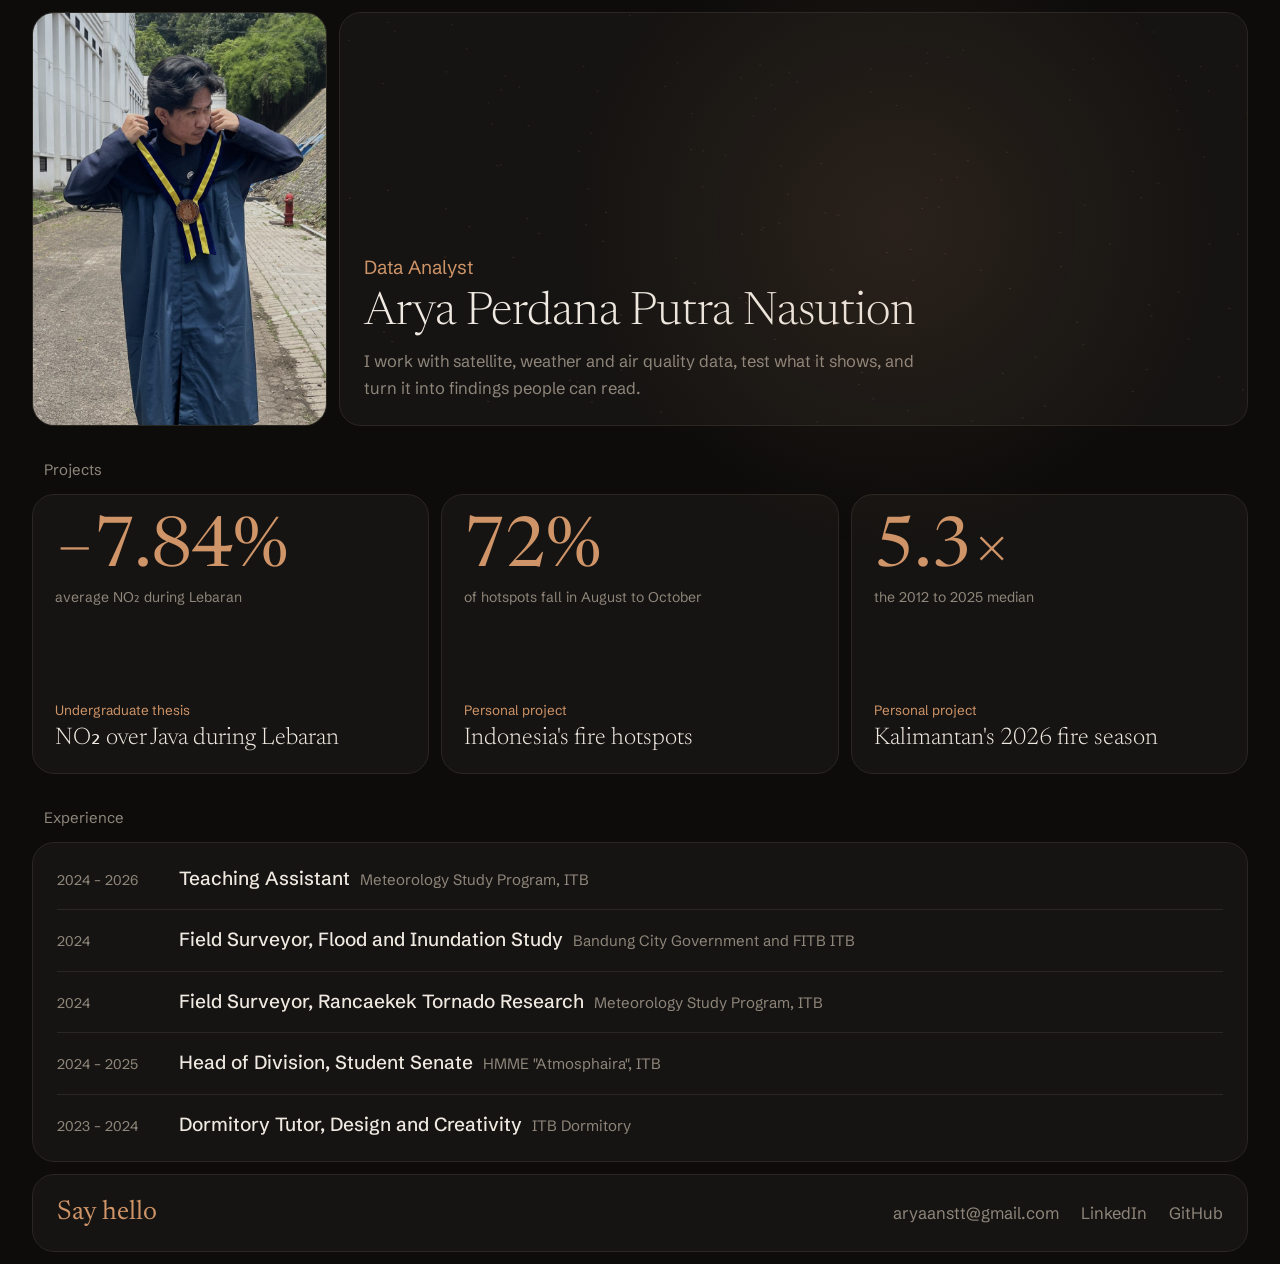
==== index.html @ e7cd0fc4 "Portfolio site with three data projects Co-Authored-By: Claude Opus 5.5 <noreply@anthropic.com>" ====
<!doctype html>
<html lang="en">
<head>
<meta charset="utf-8">
<meta name="viewport" content="width=device-width, initial-scale=1">
<meta name="description" content="Arya Perdana Putra Nasution, data analyst based in Bandung, Indonesia. Satellite, weather and air quality data projects.">
<meta property="og:title" content="Arya Perdana Putra Nasution | Data Analyst">
<meta property="og:description" content="Satellite, weather and air quality data, turned into findings people can read.">
<meta name="theme-color" content="#0d0c0b">
<title>Arya Perdana Putra Nasution | Data Analyst</title>
<link rel="preconnect" href="https://fonts.googleapis.com">
<link rel="preconnect" href="https://fonts.gstatic.com" crossorigin>
<link href="https://fonts.googleapis.com/css2?family=Newsreader:ital,opsz,wght@0,6..72,300;1,6..72,300&family=Schibsted+Grotesk:wght@400;500&display=swap" rel="stylesheet">
<link rel="stylesheet" href="css/rasa.css">
<link rel="stylesheet" href="css/rasa2.css">
<style>:root { --latar: #0d0c0b; --ubin: #161412; --teks: #efe9e1; --lembut: #8f867b; --garis: #2a2622; --garis-kuat: #4a3f35; --aksen: #cf9468; --cahaya: rgba(207, 148, 104, .11); --judul: Newsreader; --badan: "Schibsted Grotesk"; } h1, .pk h2 { font-weight: 300; }</style>
</head>
<body>
<script src="js/data.js"></script>
<script src="js/rasa.js"></script>
<script src="js/rasa2.js"></script>
<script>bangun({proyek: 'angka', sisi: 'kiri', angin: 'rgba(207,148,104,.22)'});</script>
</body>
</html>
---- css/rasa.css ----
/* Dasar bersama opsi N, O, P: ubin bundar, cahaya kursor, angin, pengalaman muncul saat disentuh */
* { box-sizing: border-box; }
html { scroll-behavior: smooth; }
body { margin: 0; background: var(--latar); color: var(--teks); font: 400 16.5px/1.6 var(--badan), system-ui, sans-serif; }
a { color: inherit; text-decoration: none; }
img { display: block; max-width: 100%; }
#lampu { position: fixed; inset: 0; z-index: 3; pointer-events: none; background: radial-gradient(440px at var(--x, 70%) var(--y, 25%), var(--cahaya), transparent 74%); }
.kisi { display: grid; grid-template-columns: repeat(12, 1fr); gap: 12px; width: min(1240px, 100%); margin: 0 auto; padding: 12px; }
.ubin { position: relative; min-width: 0; padding: 24px; border: 1px solid var(--garis); border-radius: 22px; background: var(--ubin); overflow: hidden; transition: border-color .3s; }
.ubin::before { content: ""; position: absolute; inset: 0; z-index: 1; background: radial-gradient(300px at var(--a, 50%) var(--b, 50%), var(--cahaya), transparent 72%); opacity: 0; transition: opacity .3s; pointer-events: none; }
.ubin:hover::before { opacity: 1; }
.ubin:hover { border-color: var(--garis-kuat); }
#angin { position: absolute; inset: 0; width: 100%; height: 100%; }
.potret { padding: 0; }
.potret img { width: 100%; height: 100%; object-fit: cover; object-position: 50% 12%; filter: brightness(.86) saturate(.92); transition: transform 1.1s cubic-bezier(.2, .8, .2, 1), filter .6s; transform: scale(1.04) translate(var(--px, 0), var(--py, 0)); }
.potret:hover img { filter: brightness(.98) saturate(1); }
.proyek { grid-column: span 4; display: flex; flex-direction: column; padding: 12px; }
.proyek figure { margin: 0; height: 200px; padding: 10px; border-radius: 13px; background: #ece9e1; display: grid; place-items: center; overflow: hidden; }
.proyek img { max-height: 100%; object-fit: contain; transition: transform .7s cubic-bezier(.2, .8, .2, 1); }
.proyek:hover img { transform: scale(1.04); }
.proyek div { padding: 14px 10px 8px; }
.proyek small { color: var(--lembut); font-size: 13.5px; }
.proyek h2 { margin: 3px 0 7px; font: 400 23px/1.16 var(--judul), Georgia, serif; }
.proyek p { margin: 0; color: var(--lembut); font-size: 15.5px; }
.sub { grid-column: span 12; margin: 20px 0 0; padding: 0 12px; color: var(--lembut); font-size: 15px; }
.sibak { display: grid; grid-template-rows: 0fr; transition: grid-template-rows .5s cubic-bezier(.2, .8, .2, 1); }
.sibak > div { overflow: hidden; }
.sibak p { margin: 0; color: var(--lembut); }
.alami:hover .sibak, .alami:focus-within .sibak, .alami.buka .sibak { grid-template-rows: 1fr; }
.kontak { grid-column: span 12; display: flex; justify-content: space-between; align-items: center; flex-wrap: wrap; gap: 18px; }
.kontak b { font: 400 27px/1.05 var(--judul), Georgia, serif; color: var(--aksen); }
.kontak div { display: flex; flex-wrap: wrap; gap: 22px; }
.kontak a { color: var(--lembut); transition: color .25s; }
.kontak a:hover { color: var(--teks); }
@media (max-width: 860px) {
  .kisi { padding: 10px; gap: 10px; }
  .proyek { grid-column: 1 / -1; }
}
---- css/rasa2.css ----
/* Tambahan opsi Q sampai T: foto kecil, proyek hanya judul sampai disentuh, pengalaman vertikal */
.nama { grid-column: span 9; min-height: 46svh; display: flex; flex-direction: column; justify-content: flex-end; }
.nama > div { position: relative; z-index: 2; }
h1 { margin: 0; font: 400 clamp(32px, 3.6vw, 46px)/1.08 var(--judul), Georgia, serif; }
.peran { display: block; margin-bottom: 6px; color: var(--aksen); font-size: clamp(16px, 1.5vw, 19px); }
.nama p { max-width: 560px; margin: 10px 0 0; color: var(--lembut); }
.potret { grid-column: span 3; min-height: 0; aspect-ratio: auto; }
.potret img { position: absolute; inset: 0; object-position: 50% 6%; }
.kiri .potret { order: -1; }
.pk { position: relative; grid-column: span 4; display: block; height: 280px; padding: 0; }
.pk .lapis { position: absolute; inset: 0; background-size: cover; background-position: center; transition: transform .8s cubic-bezier(.2, .8, .2, 1), opacity .5s, filter .5s; }
.pk::after { content: ""; position: absolute; inset: 0; background: linear-gradient(transparent 30%, var(--ubin) 92%); pointer-events: none; }
.pk:hover .lapis { transform: scale(1.05); }
.pk .teks { position: absolute; z-index: 2; left: 0; right: 0; bottom: 0; padding: 20px 22px; }
.pk small { color: var(--aksen); font-size: 13.5px; }
.pk h2 { margin: 3px 0 0; font: 400 24px/1.16 var(--judul), Georgia, serif; }
.pk .sibak p { padding-top: 8px; font-size: 15px; }
.pk:hover .sibak, .pk:focus-visible .sibak { grid-template-rows: 1fr; }
.gelap .lapis { filter: invert(1) hue-rotate(180deg) saturate(1.15) brightness(.82); opacity: .78; }
.gelap .pk:hover .lapis { opacity: .3; }
.asli .lapis { filter: brightness(.5) saturate(.85); }
.asli .pk:hover .lapis { filter: brightness(.24) saturate(.85); }
.angka .pk::after { display: none; }
.angka .pk b { position: absolute; top: 20px; left: 22px; z-index: 2; font: 400 clamp(48px, 5.4vw, 70px)/1 var(--judul), Georgia, serif; color: var(--aksen); transition: transform .5s cubic-bezier(.2, .8, .2, 1), opacity .4s; }
.angka .pk i { position: absolute; top: calc(22px + clamp(48px, 5.4vw, 70px)); left: 22px; z-index: 2; font-style: normal; font-size: 14px; color: var(--lembut); transition: opacity .3s; }
.angka .pk:hover b { transform: translateY(-4px) scale(.82); transform-origin: 0 0; }
.angka .pk:hover i { opacity: 0; }
.daftar { grid-column: span 12; padding: 6px 24px; }
.alami { padding: 18px 0; border-bottom: 1px solid var(--garis); cursor: default; }
.alami:last-child { border: 0; }
.kepala { display: grid; grid-template-columns: 110px 1fr; gap: 12px; align-items: baseline; }
.kepala time { color: var(--lembut); font-size: 14px; }
.kepala h3 { margin: 0; font-weight: 500; font-size: 19px; line-height: 1.25; transition: color .3s; }
.kepala h3 span { color: var(--lembut); font-weight: 400; font-size: 15px; margin-left: 10px; }
.alami:hover h3, .alami.buka h3 { color: var(--aksen); }
.sibak p { max-width: 760px; }
.alami > .sibak p { padding: 10px 0 0 122px; }
.dalam { display: grid; grid-template-columns: 1fr 300px; gap: 26px; padding: 12px 0 2px 122px; align-items: center; }
.dalam p { padding: 0 !important; }
.dalam a { display: inline-block; margin-top: 8px; color: var(--aksen); border-bottom: 1px solid var(--aksen); }
.dalam div.g { height: 130px; border-radius: 12px; background-size: cover; background-position: center; filter: invert(1) hue-rotate(180deg) saturate(1.1) brightness(.85); }
@media (max-width: 860px) {
  .nama, .potret, .pk { grid-column: 1 / -1; }
  .nama { min-height: 38svh; }
  .potret { height: 72vw; order: 0 !important; }
  .daftar { padding: 4px 18px; }
  .kepala { grid-template-columns: 1fr; gap: 2px; }
  .kepala h3 span { display: block; margin: 0; }
  .alami > .sibak p { padding-left: 0; }
  .dalam { grid-template-columns: 1fr; padding-left: 0; }
}
@media (hover: none) {
  .pk .sibak { grid-template-rows: 1fr; }
  .pk { height: 320px; }
  .gelap .lapis { opacity: .4; }
  .asli .lapis { filter: brightness(.3) saturate(.85); }
}
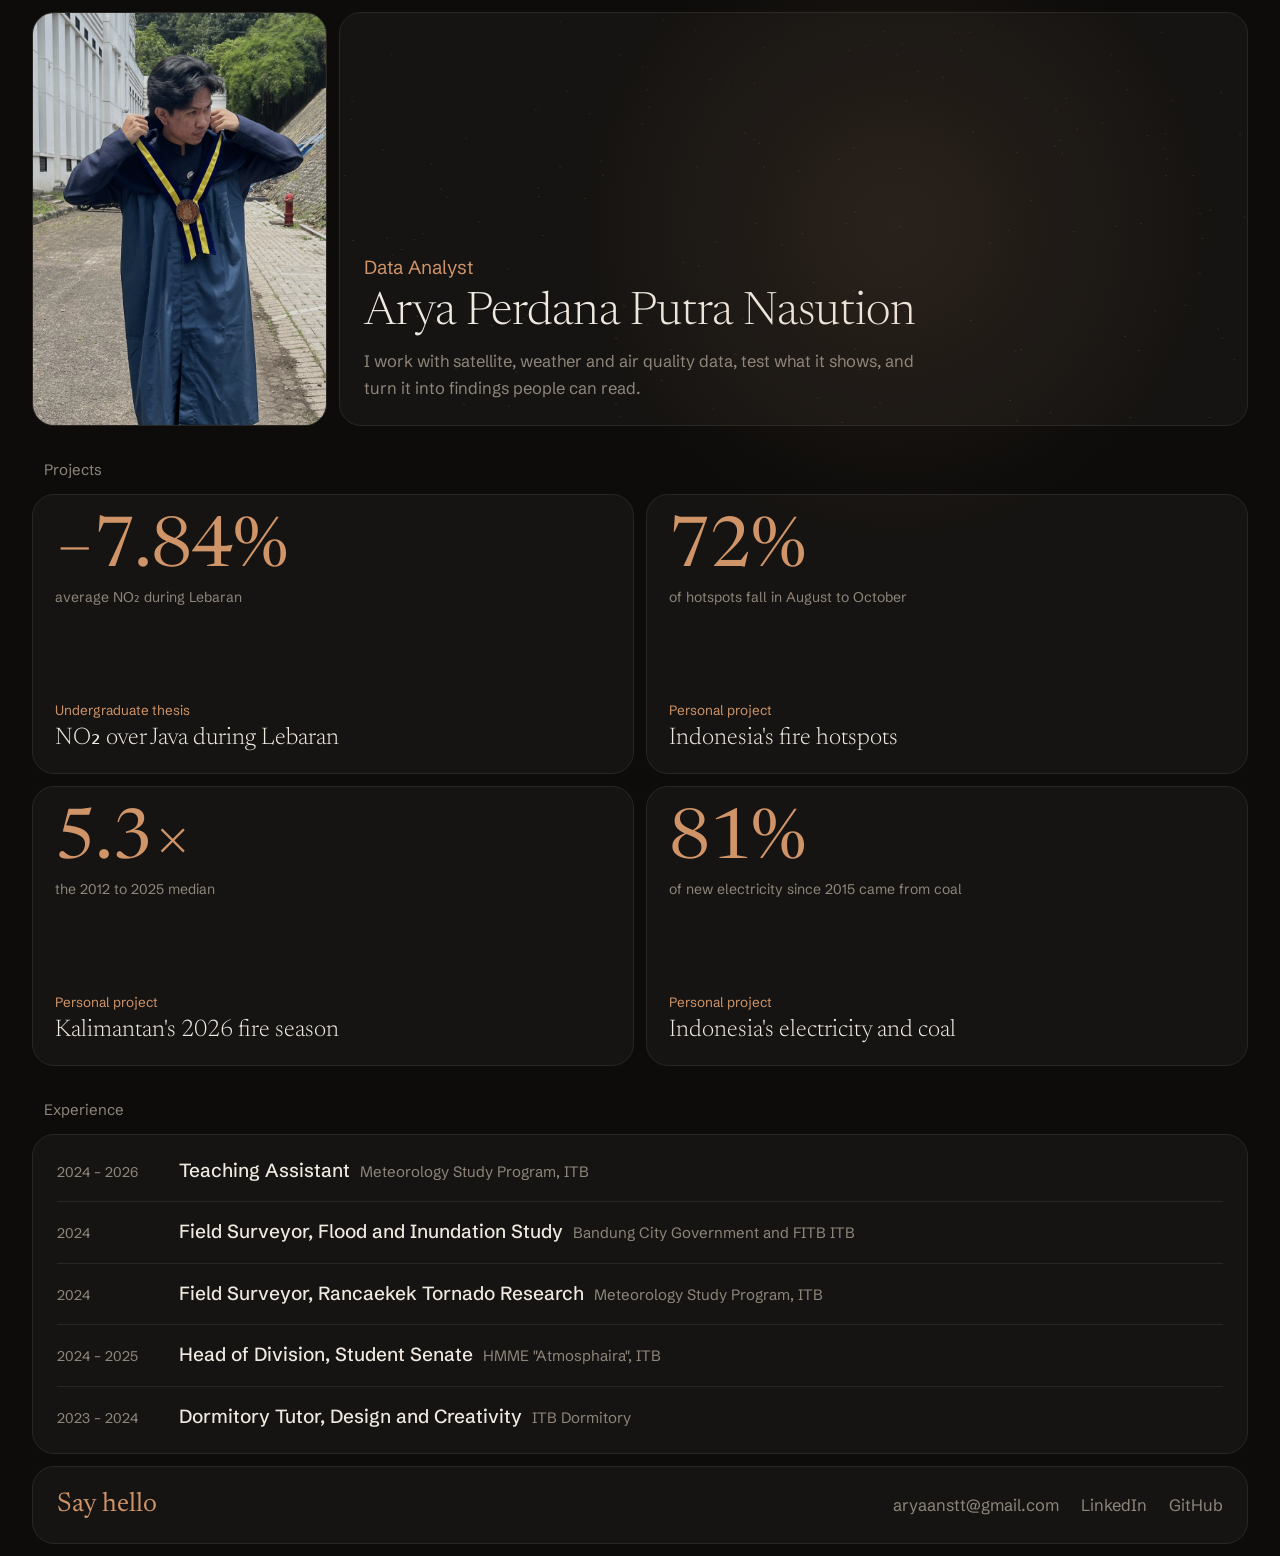
==== commit 9aa1f905: "Share previews, favicon, back links on dashboards; energy page loads Plotly from CDN Adds og/twitter" ====
--- a/index.html
+++ b/index.html
@@ -6,7 +6,12 @@
 <meta name="description" content="Arya Perdana Putra Nasution, data analyst based in Bandung, Indonesia. Satellite, weather and air quality data projects.">
 <meta property="og:title" content="Arya Perdana Putra Nasution | Data Analyst">
 <meta property="og:description" content="Satellite, weather and air quality data, turned into findings people can read.">
-<meta name="theme-color" content="#0d0c0b">
+<meta property="og:type" content="website">
+<meta property="og:url" content="https://aryaanstt.github.io/">
+<meta property="og:image" content="https://aryaanstt.github.io/assets/og-home.png">
+<meta name="twitter:card" content="summary_large_image">
+<meta name="theme-color" content="#0d0c0b">
+<link rel="icon" href="/favicon.svg" type="image/svg+xml">
 <title>Arya Perdana Putra Nasution | Data Analyst</title>
 <link rel="preconnect" href="https://fonts.googleapis.com">
 <link rel="preconnect" href="https://fonts.gstatic.com" crossorigin>
--- a/css/rasa2.css
+++ b/css/rasa2.css
@@ -8,6 +8,8 @@
 .potret img { position: absolute; inset: 0; object-position: 50% 6%; }
 .kiri .potret { order: -1; }
 .pk { position: relative; grid-column: span 4; display: block; height: 280px; padding: 0; }
+/* empat proyek: dua kolom kali dua baris di layar lebar */
+@media (min-width: 861px) { .n4 .pk { grid-column: span 6; } }
 .pk .lapis { position: absolute; inset: 0; background-size: cover; background-position: center; transition: transform .8s cubic-bezier(.2, .8, .2, 1), opacity .5s, filter .5s; }
 .pk::after { content: ""; position: absolute; inset: 0; background: linear-gradient(transparent 30%, var(--ubin) 92%); pointer-events: none; }
 .pk:hover .lapis { transform: scale(1.05); }
